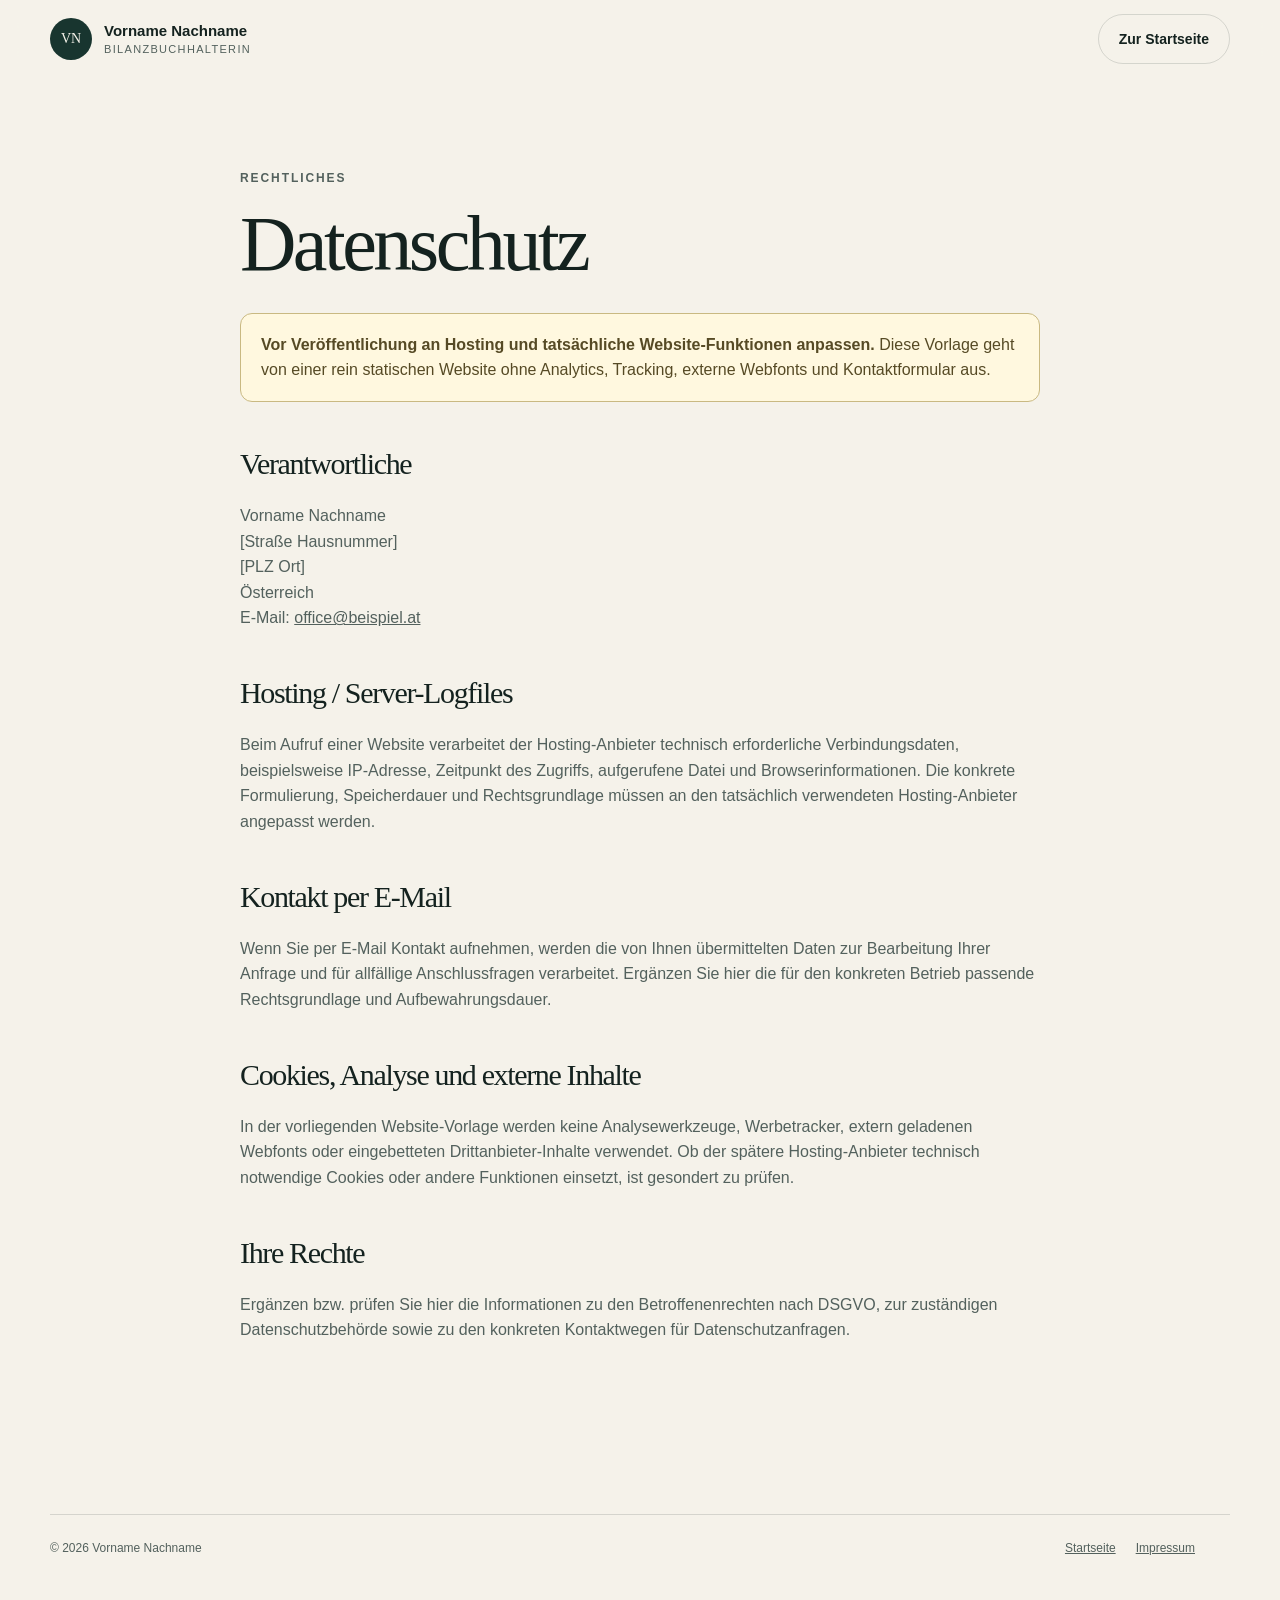
==== datenschutz.html @ 08512d71 "Add website pages" ====
<!doctype html><html lang="de"><head><meta charset="utf-8"><meta name="viewport" content="width=device-width,initial-scale=1"><title>Datenschutz | Vorname Nachname</title><meta name="robots" content="noindex"><link rel="icon" href="favicon.svg" type="image/svg+xml"><link rel="stylesheet" href="styles.css"><script src="script.js" defer></script></head><body><header class="site-header"><div class="shell nav-wrap"><a class="brand" href="index.html"><span class="brand-mark">VN</span><span class="brand-text"><strong>Vorname Nachname</strong><small>Bilanzbuchhalterin</small></span></a><a class="button button-ghost" href="index.html">Zur Startseite</a></div></header><main class="legal-main"><div class="shell legal-wrap"><p class="eyebrow">Rechtliches</p><h1>Datenschutz</h1><p class="legal-note"><strong>Vor Veröffentlichung an Hosting und tatsächliche Website-Funktionen anpassen.</strong> Diese Vorlage geht von einer rein statischen Website ohne Analytics, Tracking, externe Webfonts und Kontaktformular aus.</p><h2>Verantwortliche</h2><p>Vorname Nachname<br>[Straße Hausnummer]<br>[PLZ Ort]<br>Österreich<br>E-Mail: <a href="mailto:office@beispiel.at">office@beispiel.at</a></p><h2>Hosting / Server-Logfiles</h2><p>Beim Aufruf einer Website verarbeitet der Hosting-Anbieter technisch erforderliche Verbindungsdaten, beispielsweise IP-Adresse, Zeitpunkt des Zugriffs, aufgerufene Datei und Browserinformationen. Die konkrete Formulierung, Speicherdauer und Rechtsgrundlage müssen an den tatsächlich verwendeten Hosting-Anbieter angepasst werden.</p><h2>Kontakt per E-Mail</h2><p>Wenn Sie per E-Mail Kontakt aufnehmen, werden die von Ihnen übermittelten Daten zur Bearbeitung Ihrer Anfrage und für allfällige Anschlussfragen verarbeitet. Ergänzen Sie hier die für den konkreten Betrieb passende Rechtsgrundlage und Aufbewahrungsdauer.</p><h2>Cookies, Analyse und externe Inhalte</h2><p>In der vorliegenden Website-Vorlage werden keine Analysewerkzeuge, Werbetracker, extern geladenen Webfonts oder eingebetteten Drittanbieter-Inhalte verwendet. Ob der spätere Hosting-Anbieter technisch notwendige Cookies oder andere Funktionen einsetzt, ist gesondert zu prüfen.</p><h2>Ihre Rechte</h2><p>Ergänzen bzw. prüfen Sie hier die Informationen zu den Betroffenenrechten nach DSGVO, zur zuständigen Datenschutzbehörde sowie zu den konkreten Kontaktwegen für Datenschutzanfragen.</p></div></main><footer class="site-footer"><div class="shell footer-grid"><p class="copyright">© <span id="year"></span> Vorname Nachname</p><div class="footer-links"><a href="index.html">Startseite</a><a href="impressum.html">Impressum</a></div></div></footer></body></html>
---- styles.css ----
:root{--ink:#14221f;--soft:#53615d;--forest:#18352f;--forest2:#244b43;--sage:#b7c8bd;--paper:#f5f2ea;--paper2:#ece8de;--line:rgba(20,34,31,.14);--shell:min(1180px,calc(100% - 40px))}
*{box-sizing:border-box}html{scroll-behavior:smooth;scroll-padding-top:92px}body{margin:0;font-family:Inter,ui-sans-serif,-apple-system,BlinkMacSystemFont,"Segoe UI",sans-serif;color:var(--ink);background:var(--paper);line-height:1.6;-webkit-font-smoothing:antialiased}a{color:inherit}.shell{width:var(--shell);margin:auto}.section{padding:112px 0}.skip-link{position:fixed;top:12px;left:12px;transform:translateY(-180%);background:var(--ink);color:#fff;padding:10px 14px;border-radius:8px;z-index:1000}.skip-link:focus{transform:none}.sr-only{position:absolute;width:1px;height:1px;overflow:hidden;clip:rect(0,0,0,0);white-space:nowrap}
.site-header{position:sticky;top:0;z-index:100;background:rgba(245,242,234,.92);backdrop-filter:blur(14px);border-bottom:1px solid transparent}.site-header.scrolled{border-color:var(--line);box-shadow:0 8px 35px rgba(20,34,31,.06)}.nav-wrap{min-height:78px;display:flex;align-items:center;justify-content:space-between;gap:24px}.brand{display:inline-flex;align-items:center;gap:12px;text-decoration:none}.brand-mark{width:42px;height:42px;display:grid;place-items:center;background:var(--forest);color:var(--paper);border-radius:50%;font:14px Georgia,serif}.brand-text{display:grid;line-height:1.15}.brand-text strong{font-size:15px}.brand-text small{margin-top:4px;color:var(--soft);font-size:11px;text-transform:uppercase;letter-spacing:.12em}.main-nav{display:flex;align-items:center;gap:28px}.main-nav a{text-decoration:none;font-size:14px;font-weight:650;color:var(--soft)}.main-nav a:hover{color:var(--ink)}.main-nav .nav-cta{padding:10px 15px;border:1px solid var(--line);border-radius:999px}.menu-toggle{display:none;width:44px;height:44px;border:0;background:transparent}.menu-toggle>span:not(.sr-only){display:block;width:22px;height:1.5px;background:var(--ink);margin:6px auto}
.eyebrow{margin:0 0 18px;color:var(--forest2);font-size:12px;font-weight:800;letter-spacing:.16em;text-transform:uppercase}.eyebrow.light{color:#c9dbd0}h1,h2{font-family:Georgia,"Times New Roman",serif;font-weight:500;letter-spacing:-.045em}h1,h2,h3,p{margin-top:0}h1{margin-bottom:26px;font-size:clamp(50px,6.1vw,86px);line-height:.98}h1 span{color:var(--forest2);font-style:italic}h2{margin-bottom:24px;font-size:clamp(39px,4.4vw,62px);line-height:1.04}h3{font-size:20px;line-height:1.25}
.hero{padding-top:88px;min-height:calc(100vh - 78px);display:grid;align-items:center;overflow:hidden}.hero-grid{display:grid;grid-template-columns:1.06fr .94fr;gap:7vw;align-items:center}.hero-lead{max-width:640px;margin-bottom:32px;color:var(--soft);font-size:clamp(18px,1.65vw,22px)}.hero-actions{display:flex;flex-wrap:wrap;gap:12px;margin-bottom:34px}.button{min-height:50px;display:inline-flex;align-items:center;justify-content:center;gap:11px;padding:13px 20px;border-radius:999px;text-decoration:none;font-size:14px;font-weight:750;transition:.2s}.button:hover{transform:translateY(-2px)}.button svg{width:17px;height:17px;fill:none;stroke:currentColor;stroke-width:1.8}.button-primary{color:#fff;background:var(--forest)}.button-ghost{border:1px solid var(--line)}.button-light{color:var(--forest);background:#eef4ef}.trust-list{display:flex;flex-wrap:wrap;gap:12px 25px;padding:0;margin:0;list-style:none;color:var(--soft);font-size:13px}.trust-list li:before{content:"•";margin-right:8px;color:var(--sage)}
.hero-visual{position:relative;min-height:590px;display:grid;place-items:center}.hero-visual:before{content:"";position:absolute;width:520px;height:520px;border-radius:50%;background:linear-gradient(135deg,#dce8df,#aebfb5)}.portrait-card{position:relative;width:min(390px,78%);z-index:2;border-radius:220px 220px 26px 26px;overflow:hidden;box-shadow:0 24px 60px rgba(19,44,38,.13);background:#d7dfda}.portrait-placeholder{aspect-ratio:.76;display:grid;place-content:center;text-align:center;background:#cbd8d0;color:rgba(24,53,47,.7)}.portrait-placeholder span{display:block;margin-bottom:14px;font:500 74px/1 Georgia,serif}.portrait-placeholder small{font-size:11px;text-transform:uppercase;letter-spacing:.15em}.portrait-caption{padding:20px 24px 22px;background:rgba(255,255,255,.9)}.portrait-caption p{margin-bottom:2px;font:22px Georgia,serif}.portrait-caption span{color:var(--soft);font-size:13px}.floating-note{position:absolute;z-index:3;width:190px;padding:17px 18px;background:rgba(247,245,239,.94);border-radius:16px;box-shadow:0 14px 40px rgba(26,45,40,.12)}.floating-note strong{display:block;font-size:14px}.note-kicker{display:block;margin-bottom:6px;color:var(--soft);font-size:9px;font-weight:800;text-transform:uppercase;letter-spacing:.14em}.note-one{left:-10px;top:120px}.note-two{right:-12px;bottom:90px}
.profile-section{background:rgba(255,255,255,.34)}.two-column{display:grid;grid-template-columns:.83fr 1.17fr;gap:9vw;align-items:start}.profile-copy .lead{font:clamp(23px,2.1vw,31px)/1.35 Georgia,serif}.profile-copy>p:not(.lead){color:var(--soft)}.facts-grid{display:grid;grid-template-columns:repeat(3,1fr);gap:12px;margin-top:42px}.fact{padding:19px;border:1px solid var(--line);border-radius:14px}.fact span,.fact small{display:block;color:var(--soft);font-size:11px}.fact span{margin-bottom:16px;text-transform:uppercase;letter-spacing:.12em;font-weight:800}.fact strong{display:block;font:24px Georgia,serif}
.section-intro{display:grid;grid-template-columns:1.3fr .7fr;gap:80px;align-items:end;margin-bottom:52px}.section-intro>p{color:var(--soft)}.section-intro h2{margin-bottom:0}.services-grid{display:grid;grid-template-columns:repeat(2,1fr);gap:18px}.service-card{position:relative;padding:36px;border:1px solid var(--line);border-radius:20px;background:rgba(255,255,255,.34)}.service-number{position:absolute;right:26px;top:21px;color:rgba(20,34,31,.23);font:34px Georgia,serif}.service-icon{width:49px;height:49px;display:grid;place-items:center;margin-bottom:44px;border-radius:13px;background:#dfe8e2}.service-icon svg{width:25px;height:25px;fill:none;stroke:var(--forest);stroke-width:1.4}.service-card h3{font:28px Georgia,serif}.service-card p{color:var(--soft)}.service-card ul,.tag-row{display:flex;flex-wrap:wrap;gap:8px;padding:0;margin:25px 0 0;list-style:none}.service-card li,.tag-row span{padding:7px 10px;border-radius:999px;background:rgba(183,200,189,.28);color:var(--forest2);font-size:11px;font-weight:750}
.experience-section{color:#f4f0e8;background:var(--forest)}.experience-section .eyebrow{color:#bcd0c2}.experience-grid{display:grid;grid-template-columns:.78fr 1.22fr;gap:9vw;align-items:start}.sticky-heading{position:sticky;top:125px}.timeline{border-top:1px solid rgba(255,255,255,.18)}.timeline-item{display:grid;grid-template-columns:130px 1fr;gap:28px;padding:34px 0;border-bottom:1px solid rgba(255,255,255,.18)}.timeline-meta{color:#a9beb5;font-size:12px;font-weight:750;text-transform:uppercase}.timeline-body h3{font:26px Georgia,serif}.timeline-body p{color:#cad4d0}.experience-section .tag-row span{color:#d8e6dd;background:rgba(255,255,255,.08)}
.process-section{background:var(--paper2)}.section-intro.compact{grid-template-columns:1fr}.process-grid{display:grid;grid-template-columns:repeat(3,1fr);gap:1px;background:var(--line);border:1px solid var(--line);border-radius:20px;overflow:hidden}.process-step{padding:34px;background:var(--paper)}.process-step>span{display:grid;place-items:center;width:34px;height:34px;margin-bottom:52px;border:1px solid var(--line);border-radius:50%}.process-step h3{font:25px Georgia,serif}.process-step p{color:var(--soft)}
.contact-section{padding:76px 0}.contact-card{display:grid;grid-template-columns:1.25fr .75fr;gap:70px;align-items:end;padding:clamp(40px,7vw,82px);border-radius:30px;color:#fff;background:var(--forest)}.contact-card>div:first-child>p:last-child,.contact-actions p{color:#c4d0cb}.contact-actions{display:grid;justify-items:start;gap:15px}.site-footer{padding:35px 0 55px}.footer-grid{display:grid;grid-template-columns:1fr auto auto;gap:35px;align-items:center;padding-top:24px;border-top:1px solid var(--line)}.footer-links{display:flex;gap:20px}.footer-links a,.copyright{color:var(--soft);font-size:12px}.copyright{margin:0}
.legal-main{min-height:70vh;padding:90px 0 120px}.legal-wrap{max-width:800px}.legal-wrap h2{margin-top:46px;font-size:30px}.legal-wrap p,.legal-wrap li{color:var(--soft)}.legal-note{margin:30px 0;padding:18px 20px;border:1px solid #c9b982;border-radius:12px;background:#fff8df;color:#564a25!important}.reveal{opacity:0;transform:translateY(20px);transition:.65s}.reveal.visible{opacity:1;transform:none}
@media(max-width:900px){:root{--shell:min(100% - 30px,760px)}.section{padding:88px 0}.menu-toggle{display:block}.main-nav{position:absolute;top:69px;left:15px;right:15px;display:grid;gap:0;padding:10px;border:1px solid var(--line);border-radius:16px;background:#f7f4ed;box-shadow:0 24px 60px rgba(19,44,38,.13);opacity:0;visibility:hidden}.main-nav.open{opacity:1;visibility:visible}.main-nav a,.main-nav .nav-cta{padding:13px 12px;border:0}.hero-grid,.two-column,.experience-grid,.contact-card{grid-template-columns:1fr}.hero{min-height:auto}.hero-visual{min-height:520px}.section-intro{grid-template-columns:1fr;gap:18px}.services-grid{grid-template-columns:1fr}.sticky-heading{position:static}.footer-grid{grid-template-columns:1fr}}
@media(max-width:650px){:root{--shell:min(100% - 24px,570px)}.section{padding:72px 0}h1{font-size:clamp(44px,14vw,64px)}.hero-actions{display:grid}.button{width:100%}.facts-grid,.process-grid{grid-template-columns:1fr}.hero-visual{min-height:455px}.hero-visual:before{width:390px;height:390px}.floating-note{width:155px}.timeline-item{grid-template-columns:1fr;gap:10px}.contact-card{padding:34px 24px}.footer-links{flex-wrap:wrap}}
@media(prefers-reduced-motion:reduce){html{scroll-behavior:auto}.reveal{opacity:1;transform:none}}
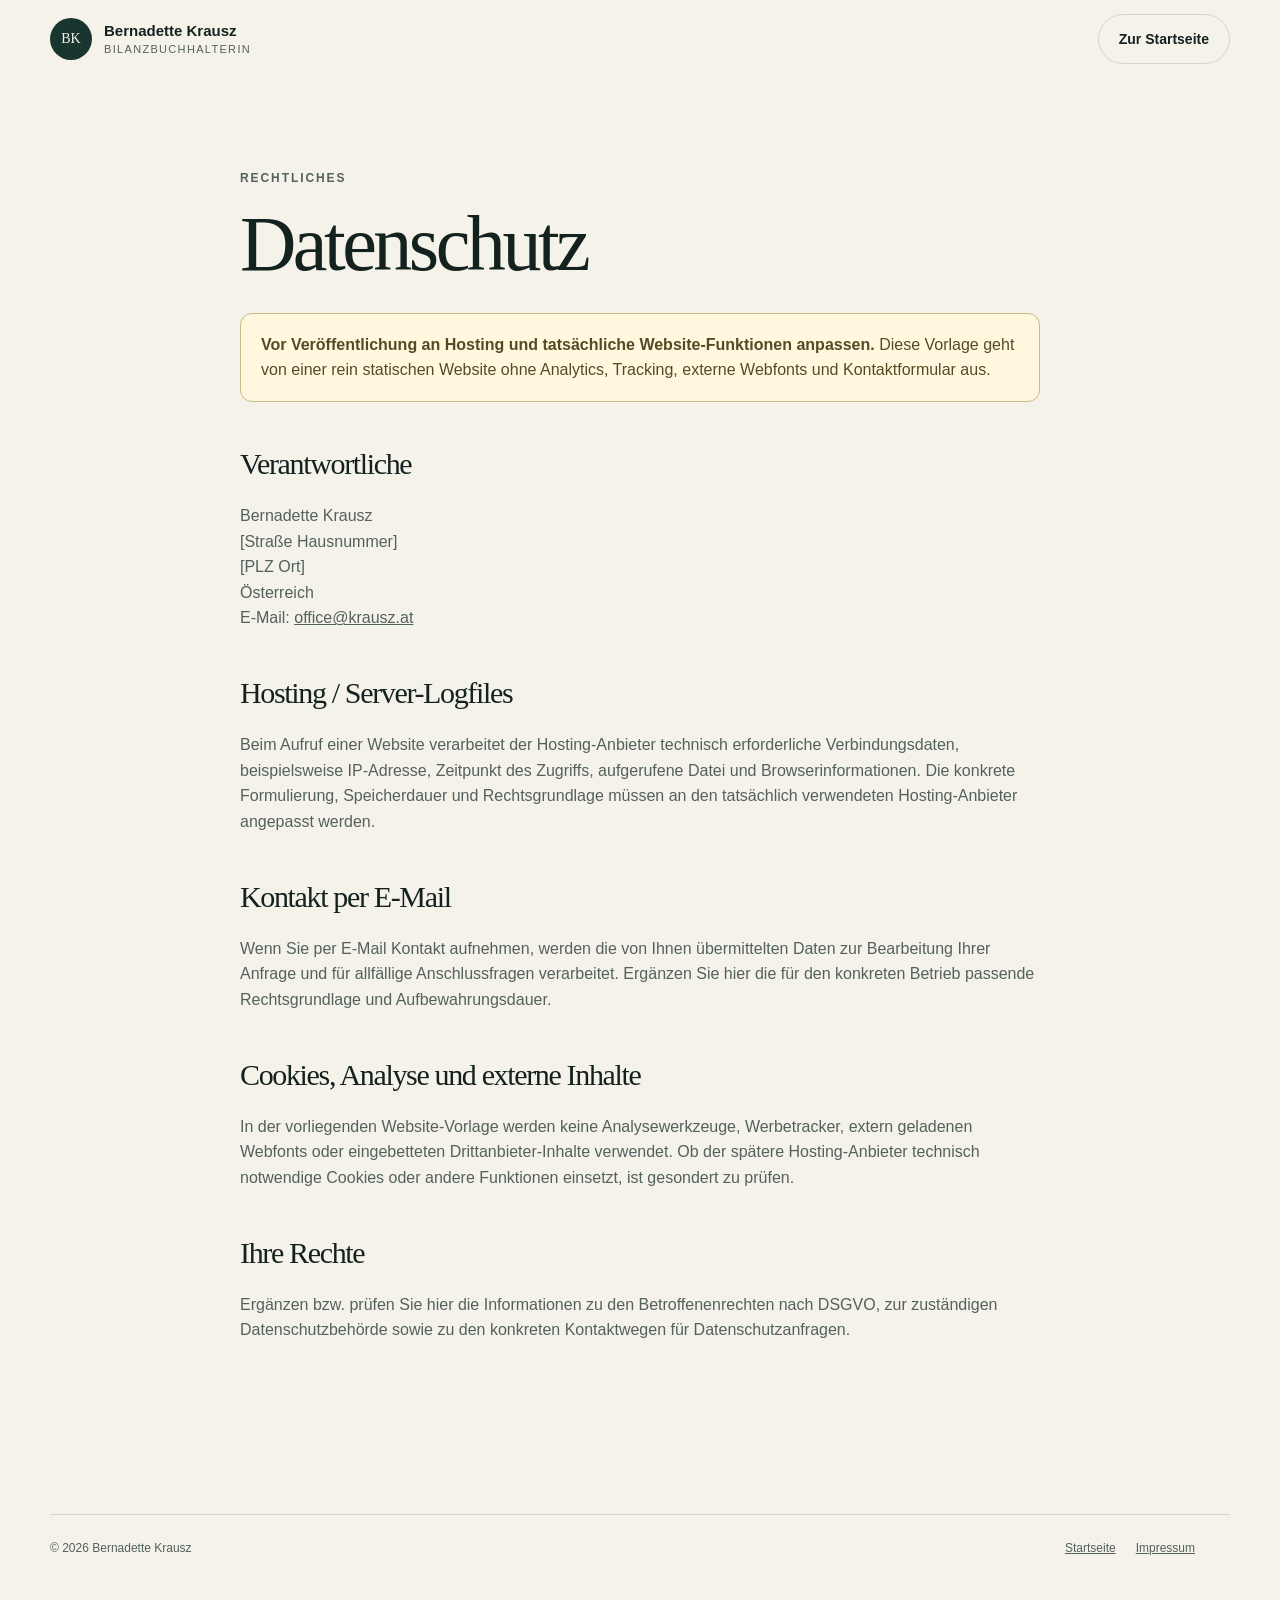
==== commit a467daad: "Update contact details" ====
--- a/datenschutz.html
+++ b/datenschutz.html
@@ -1 +1 @@
-<!doctype html><html lang="de"><head><meta charset="utf-8"><meta name="viewport" content="width=device-width,initial-scale=1"><title>Datenschutz | Vorname Nachname</title><meta name="robots" content="noindex"><link rel="icon" href="favicon.svg" type="image/svg+xml"><link rel="stylesheet" href="styles.css"><script src="script.js" defer></script></head><body><header class="site-header"><div class="shell nav-wrap"><a class="brand" href="index.html"><span class="brand-mark">VN</span><span class="brand-text"><strong>Vorname Nachname</strong><small>Bilanzbuchhalterin</small></span></a><a class="button button-ghost" href="index.html">Zur Startseite</a></div></header><main class="legal-main"><div class="shell legal-wrap"><p class="eyebrow">Rechtliches</p><h1>Datenschutz</h1><p class="legal-note"><strong>Vor Veröffentlichung an Hosting und tatsächliche Website-Funktionen anpassen.</strong> Diese Vorlage geht von einer rein statischen Website ohne Analytics, Tracking, externe Webfonts und Kontaktformular aus.</p><h2>Verantwortliche</h2><p>Vorname Nachname<br>[Straße Hausnummer]<br>[PLZ Ort]<br>Österreich<br>E-Mail: <a href="mailto:office@beispiel.at">office@beispiel.at</a></p><h2>Hosting / Server-Logfiles</h2><p>Beim Aufruf einer Website verarbeitet der Hosting-Anbieter technisch erforderliche Verbindungsdaten, beispielsweise IP-Adresse, Zeitpunkt des Zugriffs, aufgerufene Datei und Browserinformationen. Die konkrete Formulierung, Speicherdauer und Rechtsgrundlage müssen an den tatsächlich verwendeten Hosting-Anbieter angepasst werden.</p><h2>Kontakt per E-Mail</h2><p>Wenn Sie per E-Mail Kontakt aufnehmen, werden die von Ihnen übermittelten Daten zur Bearbeitung Ihrer Anfrage und für allfällige Anschlussfragen verarbeitet. Ergänzen Sie hier die für den konkreten Betrieb passende Rechtsgrundlage und Aufbewahrungsdauer.</p><h2>Cookies, Analyse und externe Inhalte</h2><p>In der vorliegenden Website-Vorlage werden keine Analysewerkzeuge, Werbetracker, extern geladenen Webfonts oder eingebetteten Drittanbieter-Inhalte verwendet. Ob der spätere Hosting-Anbieter technisch notwendige Cookies oder andere Funktionen einsetzt, ist gesondert zu prüfen.</p><h2>Ihre Rechte</h2><p>Ergänzen bzw. prüfen Sie hier die Informationen zu den Betroffenenrechten nach DSGVO, zur zuständigen Datenschutzbehörde sowie zu den konkreten Kontaktwegen für Datenschutzanfragen.</p></div></main><footer class="site-footer"><div class="shell footer-grid"><p class="copyright">© <span id="year"></span> Vorname Nachname</p><div class="footer-links"><a href="index.html">Startseite</a><a href="impressum.html">Impressum</a></div></div></footer></body></html>+<!doctype html><html lang="de"><head><meta charset="utf-8"><meta name="viewport" content="width=device-width,initial-scale=1"><title>Datenschutz | Bernadette Krausz</title><meta name="robots" content="noindex"><link rel="icon" href="favicon.svg" type="image/svg+xml"><link rel="stylesheet" href="styles.css"><script src="script.js" defer></script></head><body><header class="site-header"><div class="shell nav-wrap"><a class="brand" href="index.html"><span class="brand-mark">BK</span><span class="brand-text"><strong>Bernadette Krausz</strong><small>Bilanzbuchhalterin</small></span></a><a class="button button-ghost" href="index.html">Zur Startseite</a></div></header><main class="legal-main"><div class="shell legal-wrap"><p class="eyebrow">Rechtliches</p><h1>Datenschutz</h1><p class="legal-note"><strong>Vor Veröffentlichung an Hosting und tatsächliche Website-Funktionen anpassen.</strong> Diese Vorlage geht von einer rein statischen Website ohne Analytics, Tracking, externe Webfonts und Kontaktformular aus.</p><h2>Verantwortliche</h2><p>Bernadette Krausz<br>[Straße Hausnummer]<br>[PLZ Ort]<br>Österreich<br>E-Mail: <a href="mailto:office@krausz.at">office@krausz.at</a></p><h2>Hosting / Server-Logfiles</h2><p>Beim Aufruf einer Website verarbeitet der Hosting-Anbieter technisch erforderliche Verbindungsdaten, beispielsweise IP-Adresse, Zeitpunkt des Zugriffs, aufgerufene Datei und Browserinformationen. Die konkrete Formulierung, Speicherdauer und Rechtsgrundlage müssen an den tatsächlich verwendeten Hosting-Anbieter angepasst werden.</p><h2>Kontakt per E-Mail</h2><p>Wenn Sie per E-Mail Kontakt aufnehmen, werden die von Ihnen übermittelten Daten zur Bearbeitung Ihrer Anfrage und für allfällige Anschlussfragen verarbeitet. Ergänzen Sie hier die für den konkreten Betrieb passende Rechtsgrundlage und Aufbewahrungsdauer.</p><h2>Cookies, Analyse und externe Inhalte</h2><p>In der vorliegenden Website-Vorlage werden keine Analysewerkzeuge, Werbetracker, extern geladenen Webfonts oder eingebetteten Drittanbieter-Inhalte verwendet. Ob der spätere Hosting-Anbieter technisch notwendige Cookies oder andere Funktionen einsetzt, ist gesondert zu prüfen.</p><h2>Ihre Rechte</h2><p>Ergänzen bzw. prüfen Sie hier die Informationen zu den Betroffenenrechten nach DSGVO, zur zuständigen Datenschutzbehörde sowie zu den konkreten Kontaktwegen für Datenschutzanfragen.</p></div></main><footer class="site-footer"><div class="shell footer-grid"><p class="copyright">© <span id="year"></span> Bernadette Krausz</p><div class="footer-links"><a href="index.html">Startseite</a><a href="impressum.html">Impressum</a></div></div></footer></body></html>
--- a/styles.css
+++ b/styles.css
@@ -12,4 +12,5 @@
 .legal-main{min-height:70vh;padding:90px 0 120px}.legal-wrap{max-width:800px}.legal-wrap h2{margin-top:46px;font-size:30px}.legal-wrap p,.legal-wrap li{color:var(--soft)}.legal-note{margin:30px 0;padding:18px 20px;border:1px solid #c9b982;border-radius:12px;background:#fff8df;color:#564a25!important}.reveal{opacity:0;transform:translateY(20px);transition:.65s}.reveal.visible{opacity:1;transform:none}
 @media(max-width:900px){:root{--shell:min(100% - 30px,760px)}.section{padding:88px 0}.menu-toggle{display:block}.main-nav{position:absolute;top:69px;left:15px;right:15px;display:grid;gap:0;padding:10px;border:1px solid var(--line);border-radius:16px;background:#f7f4ed;box-shadow:0 24px 60px rgba(19,44,38,.13);opacity:0;visibility:hidden}.main-nav.open{opacity:1;visibility:visible}.main-nav a,.main-nav .nav-cta{padding:13px 12px;border:0}.hero-grid,.two-column,.experience-grid,.contact-card{grid-template-columns:1fr}.hero{min-height:auto}.hero-visual{min-height:520px}.section-intro{grid-template-columns:1fr;gap:18px}.services-grid{grid-template-columns:1fr}.sticky-heading{position:static}.footer-grid{grid-template-columns:1fr}}
 @media(max-width:650px){:root{--shell:min(100% - 24px,570px)}.section{padding:72px 0}h1{font-size:clamp(44px,14vw,64px)}.hero-actions{display:grid}.button{width:100%}.facts-grid,.process-grid{grid-template-columns:1fr}.hero-visual{min-height:455px}.hero-visual:before{width:390px;height:390px}.floating-note{width:155px}.timeline-item{grid-template-columns:1fr;gap:10px}.contact-card{padding:34px 24px}.footer-links{flex-wrap:wrap}}
-@media(prefers-reduced-motion:reduce){html{scroll-behavior:auto}.reveal{opacity:1;transform:none}}+@media(prefers-reduced-motion:reduce){html{scroll-behavior:auto}.reveal{opacity:1;transform:none}}
+.portrait-image{display:block;width:100%;aspect-ratio:.76;object-fit:cover;object-position:center 28%;}.contact-phone{color:#fff;text-decoration:none;font-weight:700;font-size:15px}.contact-phone:hover{text-decoration:underline}
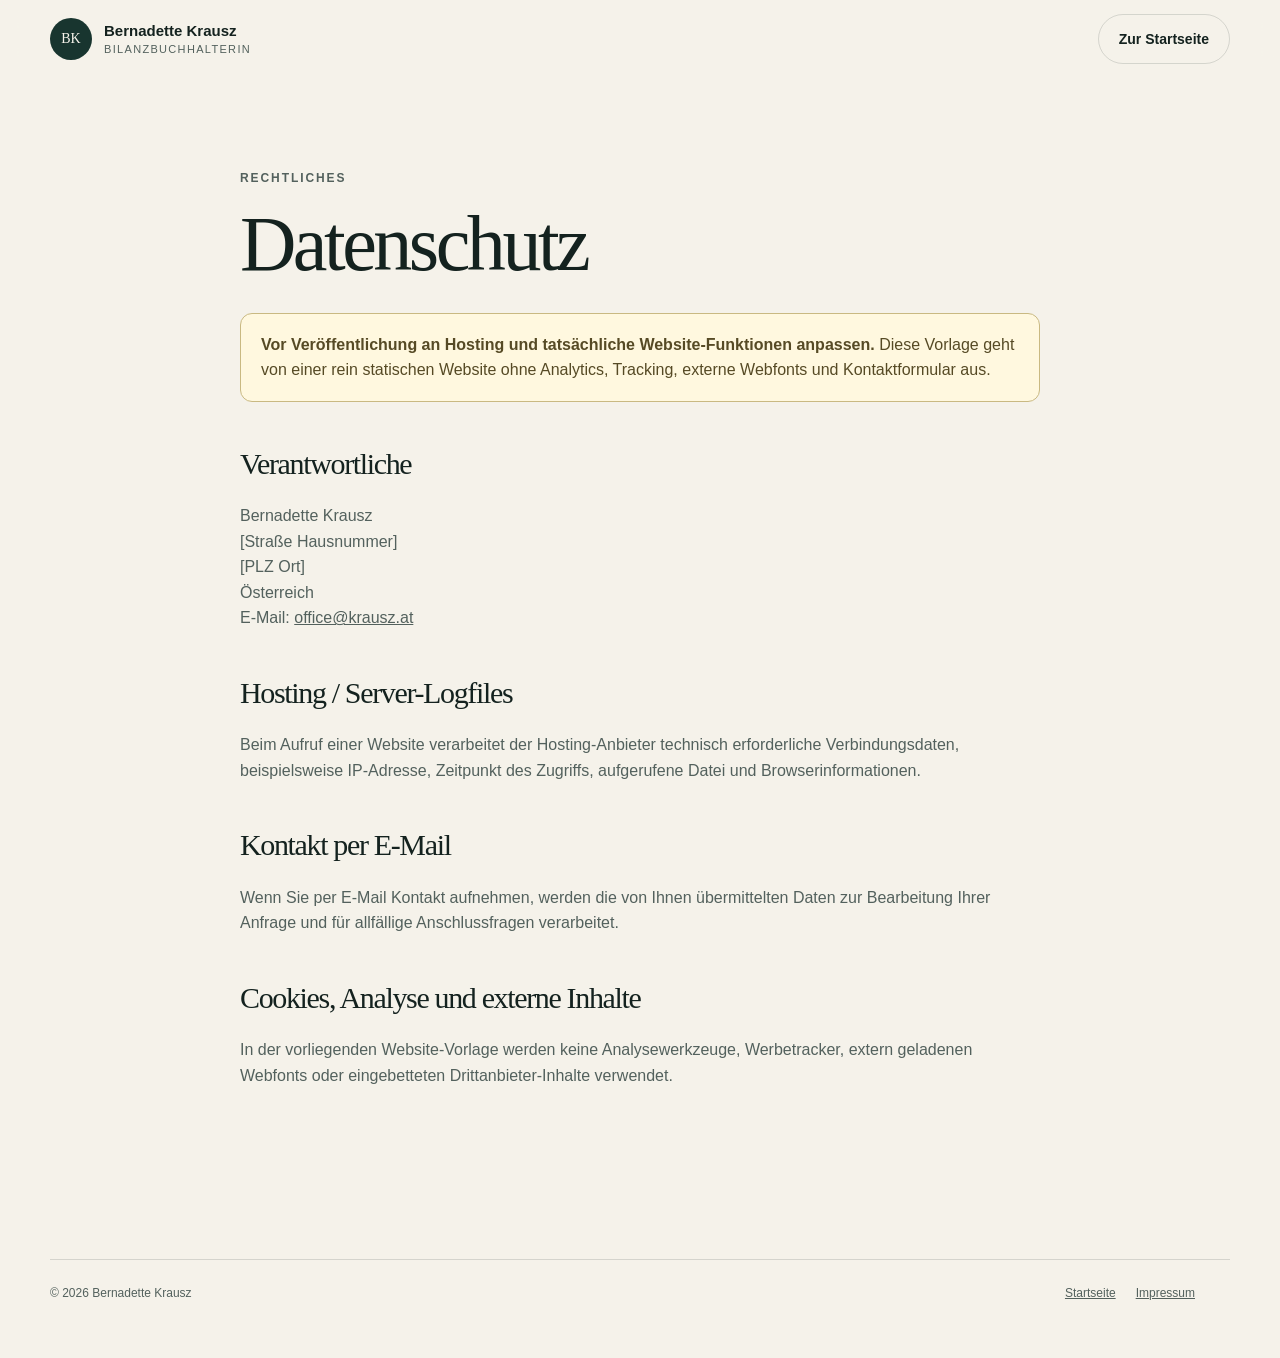
==== commit 7a87c0b6: "Revise datenschutz.html for privacy policy compliance Updated the privacy policy template to include" ====
--- a/datenschutz.html
+++ b/datenschutz.html
@@ -1 +1 @@
-<!doctype html><html lang="de"><head><meta charset="utf-8"><meta name="viewport" content="width=device-width,initial-scale=1"><title>Datenschutz | Bernadette Krausz</title><meta name="robots" content="noindex"><link rel="icon" href="favicon.svg" type="image/svg+xml"><link rel="stylesheet" href="styles.css"><script src="script.js" defer></script></head><body><header class="site-header"><div class="shell nav-wrap"><a class="brand" href="index.html"><span class="brand-mark">BK</span><span class="brand-text"><strong>Bernadette Krausz</strong><small>Bilanzbuchhalterin</small></span></a><a class="button button-ghost" href="index.html">Zur Startseite</a></div></header><main class="legal-main"><div class="shell legal-wrap"><p class="eyebrow">Rechtliches</p><h1>Datenschutz</h1><p class="legal-note"><strong>Vor Veröffentlichung an Hosting und tatsächliche Website-Funktionen anpassen.</strong> Diese Vorlage geht von einer rein statischen Website ohne Analytics, Tracking, externe Webfonts und Kontaktformular aus.</p><h2>Verantwortliche</h2><p>Bernadette Krausz<br>[Straße Hausnummer]<br>[PLZ Ort]<br>Österreich<br>E-Mail: <a href="mailto:office@krausz.at">office@krausz.at</a></p><h2>Hosting / Server-Logfiles</h2><p>Beim Aufruf einer Website verarbeitet der Hosting-Anbieter technisch erforderliche Verbindungsdaten, beispielsweise IP-Adresse, Zeitpunkt des Zugriffs, aufgerufene Datei und Browserinformationen. Die konkrete Formulierung, Speicherdauer und Rechtsgrundlage müssen an den tatsächlich verwendeten Hosting-Anbieter angepasst werden.</p><h2>Kontakt per E-Mail</h2><p>Wenn Sie per E-Mail Kontakt aufnehmen, werden die von Ihnen übermittelten Daten zur Bearbeitung Ihrer Anfrage und für allfällige Anschlussfragen verarbeitet. Ergänzen Sie hier die für den konkreten Betrieb passende Rechtsgrundlage und Aufbewahrungsdauer.</p><h2>Cookies, Analyse und externe Inhalte</h2><p>In der vorliegenden Website-Vorlage werden keine Analysewerkzeuge, Werbetracker, extern geladenen Webfonts oder eingebetteten Drittanbieter-Inhalte verwendet. Ob der spätere Hosting-Anbieter technisch notwendige Cookies oder andere Funktionen einsetzt, ist gesondert zu prüfen.</p><h2>Ihre Rechte</h2><p>Ergänzen bzw. prüfen Sie hier die Informationen zu den Betroffenenrechten nach DSGVO, zur zuständigen Datenschutzbehörde sowie zu den konkreten Kontaktwegen für Datenschutzanfragen.</p></div></main><footer class="site-footer"><div class="shell footer-grid"><p class="copyright">© <span id="year"></span> Bernadette Krausz</p><div class="footer-links"><a href="index.html">Startseite</a><a href="impressum.html">Impressum</a></div></div></footer></body></html>+<!doctype html><html lang="de"><head><meta charset="utf-8"><meta name="viewport" content="width=device-width,initial-scale=1"><title>Datenschutz | Bernadette Krausz</title><meta name="robots" content="noindex"><link rel="icon" href="favicon.svg" type="image/svg+xml"><link rel="stylesheet" href="styles.css"><script src="script.js" defer></script></head><body><header class="site-header"><div class="shell nav-wrap"><a class="brand" href="index.html"><span class="brand-mark">BK</span><span class="brand-text"><strong>Bernadette Krausz</strong><small>Bilanzbuchhalterin</small></span></a><a class="button button-ghost" href="index.html">Zur Startseite</a></div></header><main class="legal-main"><div class="shell legal-wrap"><p class="eyebrow">Rechtliches</p><h1>Datenschutz</h1><p class="legal-note"><strong>Vor Veröffentlichung an Hosting und tatsächliche Website-Funktionen anpassen.</strong> Diese Vorlage geht von einer rein statischen Website ohne Analytics, Tracking, externe Webfonts und Kontaktformular aus.</p><h2>Verantwortliche</h2><p>Bernadette Krausz<br>[Straße Hausnummer]<br>[PLZ Ort]<br>Österreich<br>E-Mail: <a href="mailto:office@krausz.at">office@krausz.at</a></p><h2>Hosting / Server-Logfiles</h2><p>Beim Aufruf einer Website verarbeitet der Hosting-Anbieter technisch erforderliche Verbindungsdaten, beispielsweise IP-Adresse, Zeitpunkt des Zugriffs, aufgerufene Datei und Browserinformationen. </p><h2>Kontakt per E-Mail</h2><p>Wenn Sie per E-Mail Kontakt aufnehmen, werden die von Ihnen übermittelten Daten zur Bearbeitung Ihrer Anfrage und für allfällige Anschlussfragen verarbeitet.</p><h2>Cookies, Analyse und externe Inhalte</h2><p>In der vorliegenden Website-Vorlage werden keine Analysewerkzeuge, Werbetracker, extern geladenen Webfonts oder eingebetteten Drittanbieter-Inhalte verwendet.</p></div></main><footer class="site-footer"><div class="shell footer-grid"><p class="copyright">© <span id="year"></span> Bernadette Krausz</p><div class="footer-links"><a href="index.html">Startseite</a><a href="impressum.html">Impressum</a></div></div></footer></body></html>
--- a/styles.css
+++ b/styles.css
@@ -14,3 +14,130 @@
 @media(max-width:650px){:root{--shell:min(100% - 24px,570px)}.section{padding:72px 0}h1{font-size:clamp(44px,14vw,64px)}.hero-actions{display:grid}.button{width:100%}.facts-grid,.process-grid{grid-template-columns:1fr}.hero-visual{min-height:455px}.hero-visual:before{width:390px;height:390px}.floating-note{width:155px}.timeline-item{grid-template-columns:1fr;gap:10px}.contact-card{padding:34px 24px}.footer-links{flex-wrap:wrap}}
 @media(prefers-reduced-motion:reduce){html{scroll-behavior:auto}.reveal{opacity:1;transform:none}}
 .portrait-image{display:block;width:100%;aspect-ratio:.76;object-fit:cover;object-position:center 28%;}.contact-phone{color:#fff;text-decoration:none;font-weight:700;font-size:15px}.contact-phone:hover{text-decoration:underline}
+
+/* Review hero: keep floating tiles, with more breathing room */
+.hero-visual{
+  position:relative;
+  min-height:620px;
+  display:grid;
+  place-items:center;
+  overflow:visible;
+}
+
+.portrait-card{
+  width:min(390px,78%);
+}
+
+.note-one{
+  left:-46px;
+  top:120px;
+}
+
+.note-two{
+  right:-48px;
+  bottom:150px;
+}
+
+@media(max-width:900px){
+  .hero-visual{
+    min-height:590px;
+  }
+
+  .note-one{
+    left:0;
+    top:105px;
+  }
+
+  .note-two{
+    right:0;
+    bottom:155px;
+  }
+}
+
+@media(max-width:650px){
+  .hero-visual{
+    min-height:auto;
+    display:flex;
+    flex-direction:column;
+    align-items:center;
+    gap:14px;
+  }
+
+  .portrait-card{
+    width:min(320px,86%);
+  }
+
+  .floating-note{
+    position:static;
+    width:min(280px,90%);
+  }
+}
+
+
+/* Mobile overflow fix */
+html,
+body{
+  max-width:100%;
+  overflow-x:clip;
+}
+
+.hero-grid,
+.hero-copy,
+.hero-visual{
+  min-width:0;
+}
+
+.hero{
+  overflow:hidden;
+}
+
+@media(max-width:650px){
+  .shell{
+    width:calc(100% - 32px);
+    max-width:570px;
+    margin-inline:auto;
+  }
+
+  h1{
+    font-size:clamp(42px,12vw,56px);
+    line-height:.98;
+    letter-spacing:-.045em;
+  }
+
+  .hero-copy{
+    width:100%;
+    max-width:100%;
+  }
+
+  .hero-lead{
+    max-width:100%;
+    overflow-wrap:break-word;
+  }
+
+  .hero-actions,
+  .button{
+    max-width:100%;
+  }
+
+  .hero-visual{
+    width:100%;
+    max-width:100%;
+    overflow:hidden;
+  }
+
+  .hero-visual:before{
+    width:min(390px,110vw);
+    height:min(390px,110vw);
+  }
+
+  .portrait-card{
+    width:min(320px,86%);
+    max-width:100%;
+  }
+
+  .floating-note{
+    position:static;
+    width:min(280px,90%);
+    max-width:100%;
+  }
+}
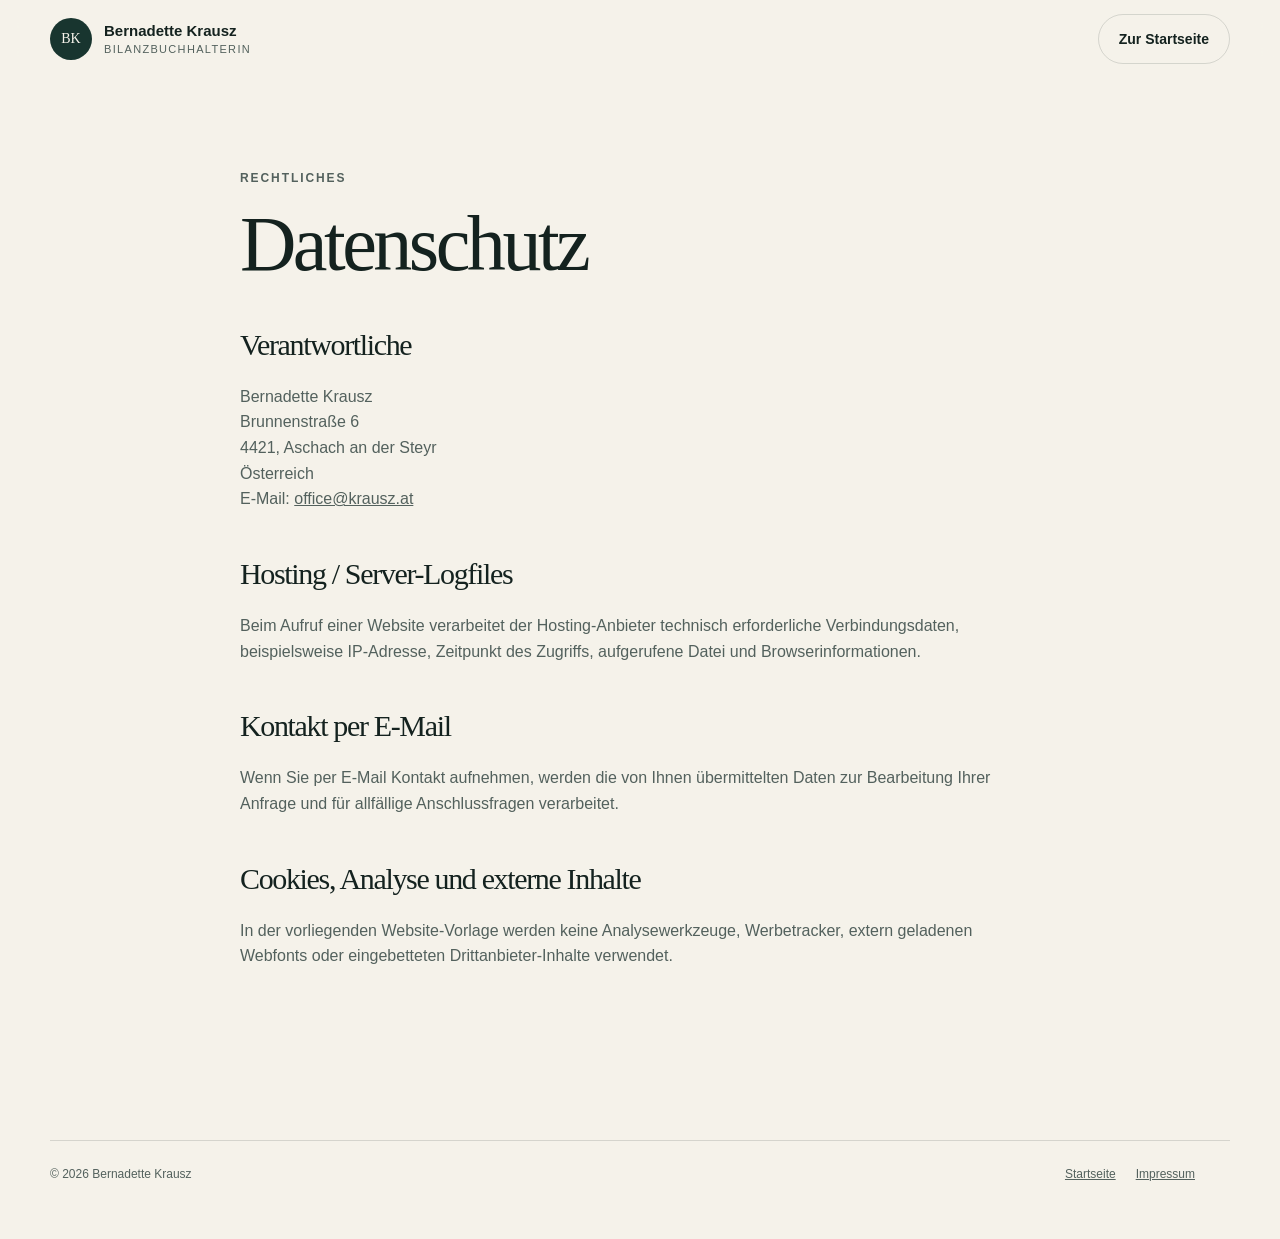
==== commit e1e2a475: "Revise contact details in datenschutz.html Updated contact information and address details in the pr" ====
--- a/datenschutz.html
+++ b/datenschutz.html
@@ -1 +1 @@
-<!doctype html><html lang="de"><head><meta charset="utf-8"><meta name="viewport" content="width=device-width,initial-scale=1"><title>Datenschutz | Bernadette Krausz</title><meta name="robots" content="noindex"><link rel="icon" href="favicon.svg" type="image/svg+xml"><link rel="stylesheet" href="styles.css"><script src="script.js" defer></script></head><body><header class="site-header"><div class="shell nav-wrap"><a class="brand" href="index.html"><span class="brand-mark">BK</span><span class="brand-text"><strong>Bernadette Krausz</strong><small>Bilanzbuchhalterin</small></span></a><a class="button button-ghost" href="index.html">Zur Startseite</a></div></header><main class="legal-main"><div class="shell legal-wrap"><p class="eyebrow">Rechtliches</p><h1>Datenschutz</h1><p class="legal-note"><strong>Vor Veröffentlichung an Hosting und tatsächliche Website-Funktionen anpassen.</strong> Diese Vorlage geht von einer rein statischen Website ohne Analytics, Tracking, externe Webfonts und Kontaktformular aus.</p><h2>Verantwortliche</h2><p>Bernadette Krausz<br>[Straße Hausnummer]<br>[PLZ Ort]<br>Österreich<br>E-Mail: <a href="mailto:office@krausz.at">office@krausz.at</a></p><h2>Hosting / Server-Logfiles</h2><p>Beim Aufruf einer Website verarbeitet der Hosting-Anbieter technisch erforderliche Verbindungsdaten, beispielsweise IP-Adresse, Zeitpunkt des Zugriffs, aufgerufene Datei und Browserinformationen. </p><h2>Kontakt per E-Mail</h2><p>Wenn Sie per E-Mail Kontakt aufnehmen, werden die von Ihnen übermittelten Daten zur Bearbeitung Ihrer Anfrage und für allfällige Anschlussfragen verarbeitet.</p><h2>Cookies, Analyse und externe Inhalte</h2><p>In der vorliegenden Website-Vorlage werden keine Analysewerkzeuge, Werbetracker, extern geladenen Webfonts oder eingebetteten Drittanbieter-Inhalte verwendet.</p></div></main><footer class="site-footer"><div class="shell footer-grid"><p class="copyright">© <span id="year"></span> Bernadette Krausz</p><div class="footer-links"><a href="index.html">Startseite</a><a href="impressum.html">Impressum</a></div></div></footer></body></html>
+<!doctype html><html lang="de"><head><meta charset="utf-8"><meta name="viewport" content="width=device-width,initial-scale=1"><title>Datenschutz | Bernadette Krausz</title><meta name="robots" content="noindex"><link rel="icon" href="favicon.svg" type="image/svg+xml"><link rel="stylesheet" href="styles.css"><script src="script.js" defer></script></head><body><header class="site-header"><div class="shell nav-wrap"><a class="brand" href="index.html"><span class="brand-mark">BK</span><span class="brand-text"><strong>Bernadette Krausz</strong><small>Bilanzbuchhalterin</small></span></a><a class="button button-ghost" href="index.html">Zur Startseite</a></div></header><main class="legal-main"><div class="shell legal-wrap"><p class="eyebrow">Rechtliches</p><h1>Datenschutz</h1><h2>Verantwortliche</h2><p>Bernadette Krausz<br>Brunnenstraße 6<br>4421, Aschach an der Steyr<br>Österreich<br>E-Mail: <a href="mailto:office@krausz.at">office@krausz.at</a></p><h2>Hosting / Server-Logfiles</h2><p>Beim Aufruf einer Website verarbeitet der Hosting-Anbieter technisch erforderliche Verbindungsdaten, beispielsweise IP-Adresse, Zeitpunkt des Zugriffs, aufgerufene Datei und Browserinformationen. </p><h2>Kontakt per E-Mail</h2><p>Wenn Sie per E-Mail Kontakt aufnehmen, werden die von Ihnen übermittelten Daten zur Bearbeitung Ihrer Anfrage und für allfällige Anschlussfragen verarbeitet.</p><h2>Cookies, Analyse und externe Inhalte</h2><p>In der vorliegenden Website-Vorlage werden keine Analysewerkzeuge, Werbetracker, extern geladenen Webfonts oder eingebetteten Drittanbieter-Inhalte verwendet.</p></div></main><footer class="site-footer"><div class="shell footer-grid"><p class="copyright">© <span id="year"></span> Bernadette Krausz</p><div class="footer-links"><a href="index.html">Startseite</a><a href="impressum.html">Impressum</a></div></div></footer></body></html>
